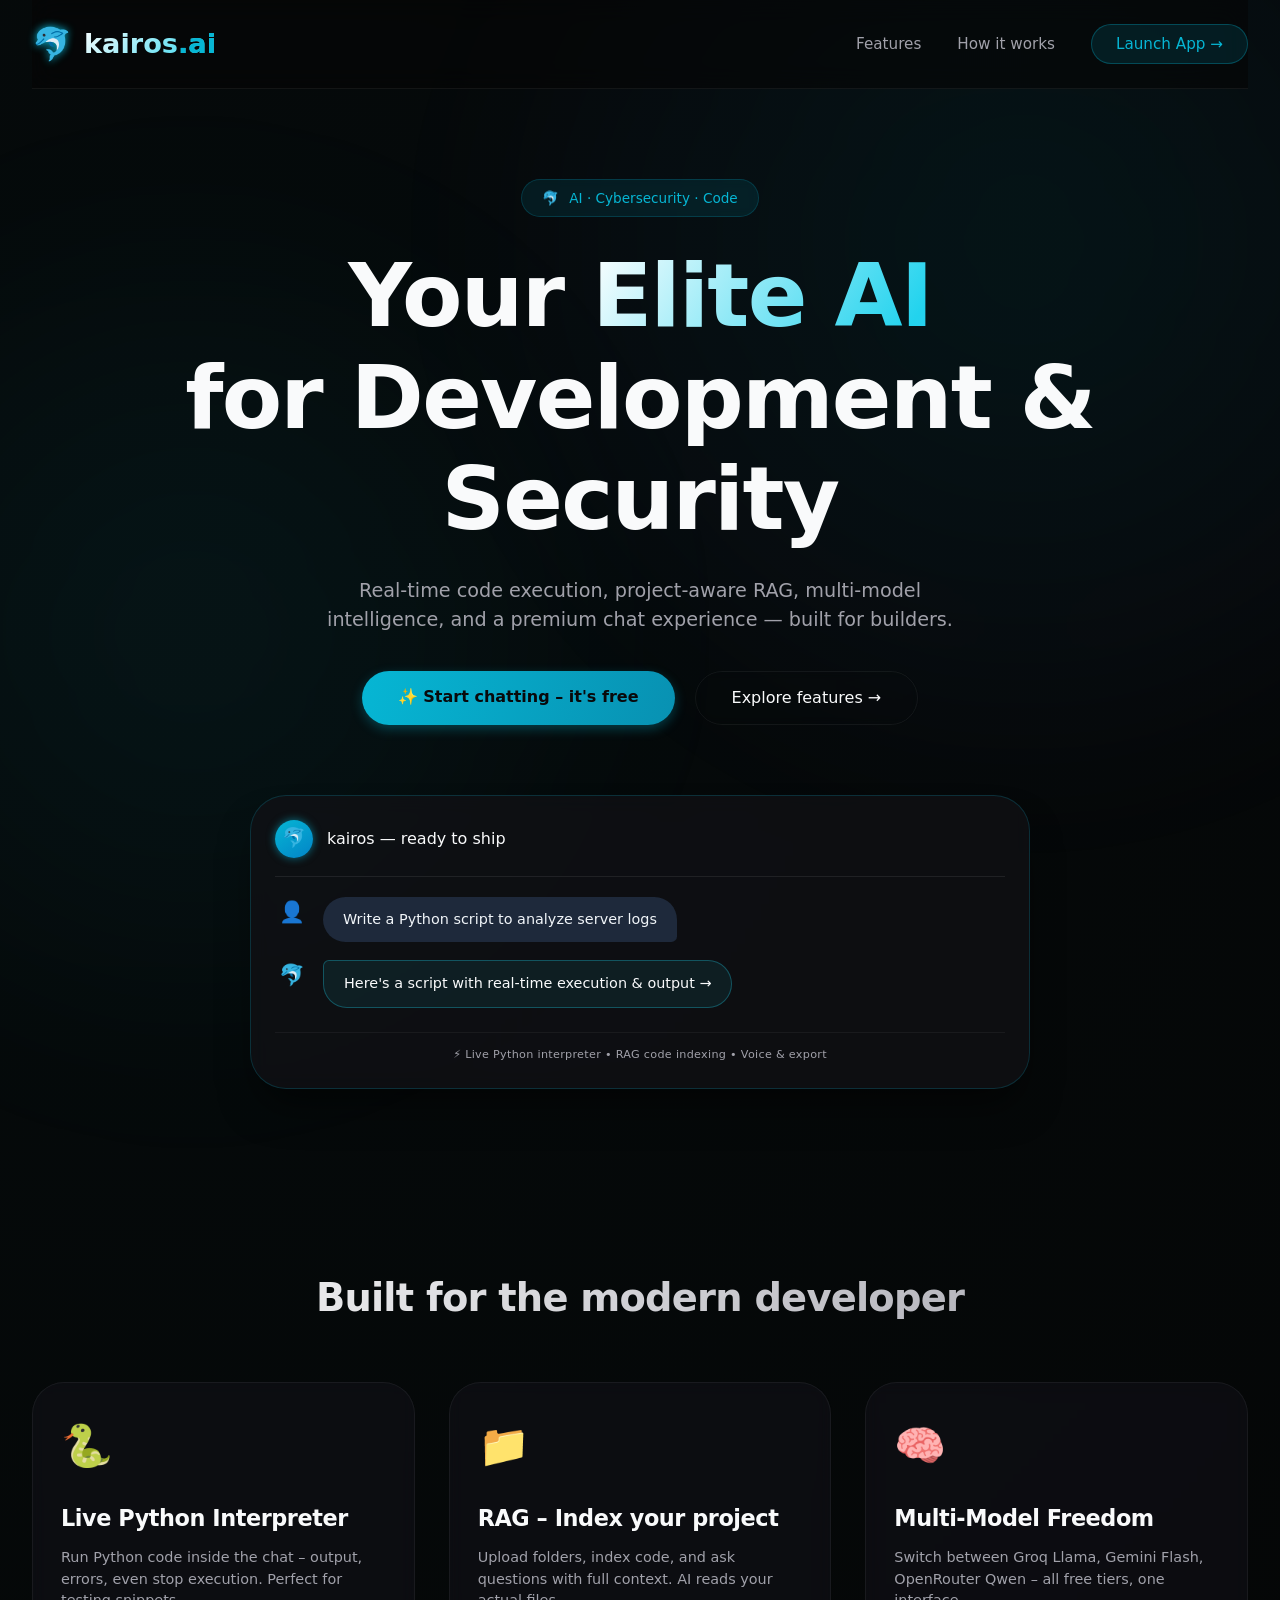
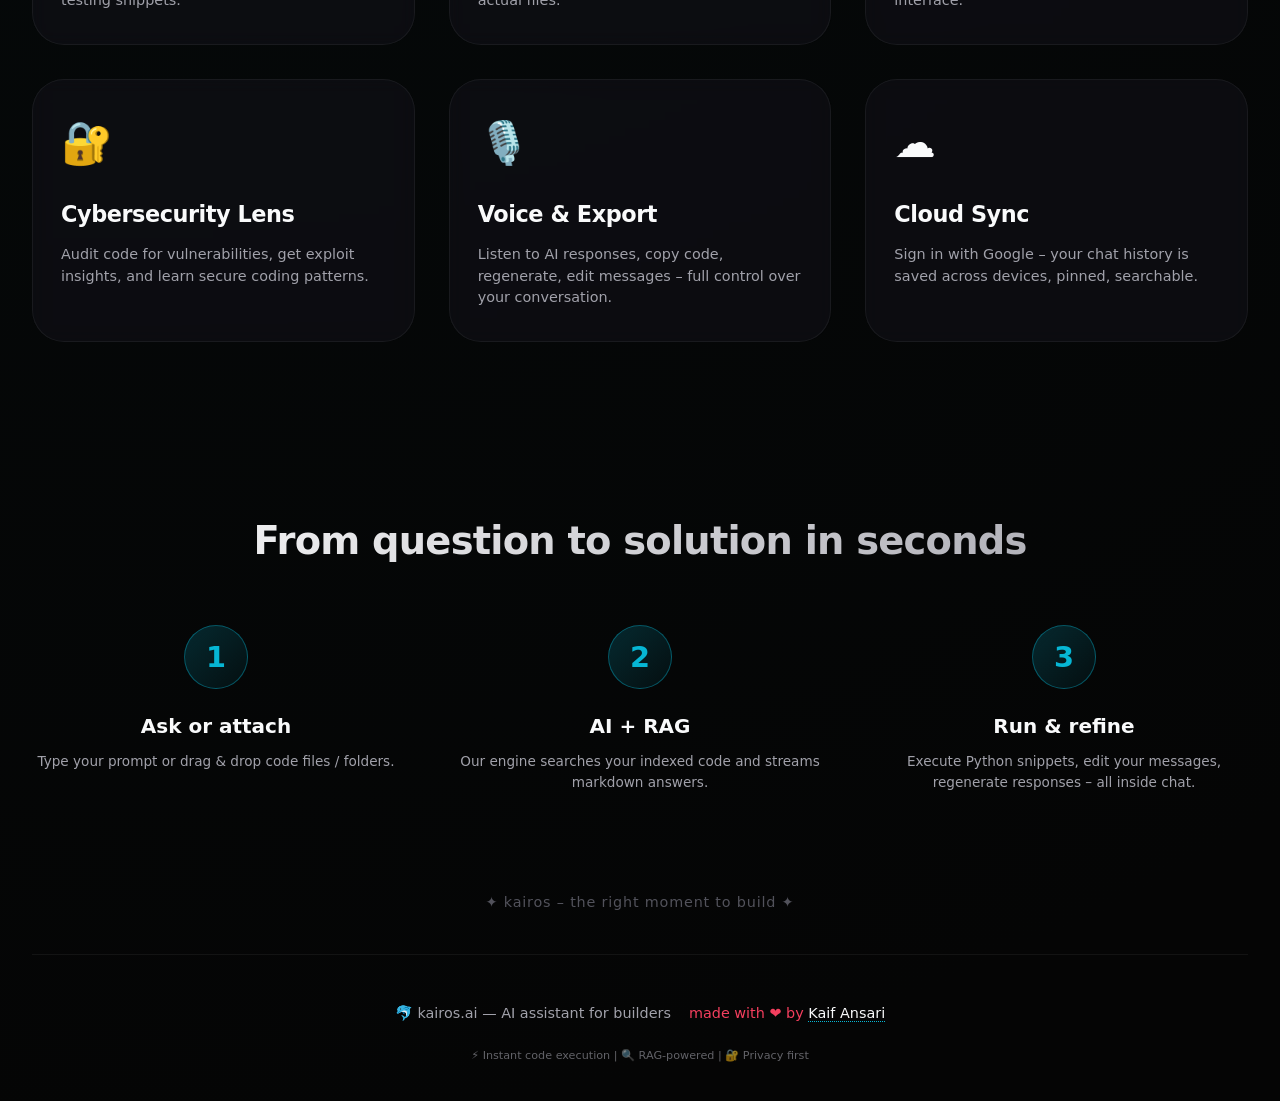
==== index.html @ 4456e2bc "Initial clean commit" ====
<!DOCTYPE html>
<html lang="en">
<head>
    <meta charset="UTF-8">
    <meta name="viewport" content="width=device-width, initial-scale=1.0">
    <title>kairos – Elite AI for Developers & Security</title>
    <link href="https://fonts.googleapis.com/css2?family=Poppins:wght@300;400;500;600;700;800&display=swap" rel="stylesheet">
    <link rel="stylesheet" href="css/homepage.css">
</head>
<body>

    <div class="ambient-orb"></div>
    <div class="ambient-orb ambient-orb-second"></div>
    <div class="cursor-dot" id="cursorDot"></div>

    <div class="container">
        <!-- navbar -->
        <nav class="navbar">
            <div class="logo">
                <span class="logo-icon">🐬</span>
                <span class="logo-text">kairos<span>.ai</span></span>
            </div>
            <div class="nav-links">
                <a href="#features">Features</a>
                <a href="#how-it-works">How it works</a>
                <a href="/c" class="cta-small">Launch App →</a>
            </div>
        </nav>

        <!-- hero section -->
        <section class="hero">
            <div class="dolphin-badge" data-aos="fade-up">
                <span>🐬</span> <span>AI · Cybersecurity · Code</span>
            </div>
            <h1 data-aos="fade-up" data-aos-delay="100">
                Your <span class="gradient-text">Elite AI</span><br>
                for Development & Security
            </h1>
            <p class="tagline" data-aos="fade-up" data-aos-delay="200">
                Real‑time code execution, project‑aware RAG, multi‑model intelligence, and a premium chat experience — built for builders.
            </p>
            <div class="btn-group" data-aos="fade-up" data-aos-delay="300">
                <a href="/c" class="btn-primary">✨ Start chatting – it's free</a>
                <a href="#features" class="btn-outline">Explore features →</a>
            </div>

            <!-- mockup preview -->
            <div class="mockup" data-aos="fade-up" data-aos-delay="400">
                <div class="mockup-inner">
                    <div class="chat-preview-header">
                        <span class="preview-avatar">🐬</span>
                        <span>kairos — ready to ship</span>
                    </div>
                    <div class="chat-preview-messages">
                        <div class="message-row user">
                            <span class="msg-icon">👤</span>
                            <div class="bubble user-bubble">Write a Python script to analyze server logs</div>
                        </div>
                        <div class="message-row ai">
                            <span class="msg-icon">🐬</span>
                            <div class="bubble ai-bubble">Here's a script with real‑time execution & output →</div>
                        </div>
                    </div>
                    <div class="preview-footer">
                        ⚡ Live Python interpreter • RAG code indexing • Voice & export
                    </div>
                </div>
            </div>
        </section>

        <!-- features section -->
        <section id="features" class="section">
            <h2 class="section-title" data-aos="fade-up">Built for the modern developer</h2>
            <div class="features-grid">
                <div class="feature-card" data-aos="fade-up" data-aos-delay="50">
                    <div class="feature-icon">🐍</div>
                    <h3>Live Python Interpreter</h3>
                    <p>Run Python code inside the chat – output, errors, even stop execution. Perfect for testing snippets.</p>
                </div>
                <div class="feature-card" data-aos="fade-up" data-aos-delay="100">
                    <div class="feature-icon">📁</div>
                    <h3>RAG – Index your project</h3>
                    <p>Upload folders, index code, and ask questions with full context. AI reads your actual files.</p>
                </div>
                <div class="feature-card" data-aos="fade-up" data-aos-delay="150">
                    <div class="feature-icon">🧠</div>
                    <h3>Multi‑Model Freedom</h3>
                    <p>Switch between Groq Llama, Gemini Flash, OpenRouter Qwen – all free tiers, one interface.</p>
                </div>
                <div class="feature-card" data-aos="fade-up" data-aos-delay="200">
                    <div class="feature-icon">🔐</div>
                    <h3>Cybersecurity Lens</h3>
                    <p>Audit code for vulnerabilities, get exploit insights, and learn secure coding patterns.</p>
                </div>
                <div class="feature-card" data-aos="fade-up" data-aos-delay="250">
                    <div class="feature-icon">🎙️</div>
                    <h3>Voice & Export</h3>
                    <p>Listen to AI responses, copy code, regenerate, edit messages – full control over your conversation.</p>
                </div>
                <div class="feature-card" data-aos="fade-up" data-aos-delay="300">
                    <div class="feature-icon">☁️</div>
                    <h3>Cloud Sync</h3>
                    <p>Sign in with Google – your chat history is saved across devices, pinned, searchable.</p>
                </div>
            </div>
        </section>

        <!-- how it works -->
        <section id="how-it-works" class="section">
            <h2 class="section-title" data-aos="fade-up">From question to solution in seconds</h2>
            <div class="steps" data-aos="fade-up" data-aos-delay="100">
                <div class="step">
                    <div class="step-number">1</div>
                    <h4>Ask or attach</h4>
                    <p>Type your prompt or drag & drop code files / folders.</p>
                </div>
                <div class="step">
                    <div class="step-number">2</div>
                    <h4>AI + RAG</h4>
                    <p>Our engine searches your indexed code and streams markdown answers.</p>
                </div>
                <div class="step">
                    <div class="step-number">3</div>
                    <h4>Run & refine</h4>
                    <p>Execute Python snippets, edit your messages, regenerate responses – all inside chat.</p>
                </div>
            </div>
        </section>

        <div class="quote-line">
            <p>✦ kairos – the right moment to build ✦</p>
        </div>

        <footer class="footer">
            <div class="credit">
                <span>🐬 kairos.ai — AI assistant for builders</span>
                <span class="heart">made with ❤️ by <a href="#">Kaif Ansari</a></span>
            </div>
            <div class="footer-meta">
                ⚡ Instant code execution | 🔍 RAG-powered | 🔐 Privacy first
            </div>
        </footer>
    </div>

    <script src="js/homepage.js"></script>
</body>
</html>
---- css/homepage.css ----
/* ---------- RESET & MODERN BASE (Ultra Smooth) ---------- */
        * {
            margin: 0;
            padding: 0;
            box-sizing: border-box;
        }

        :root {
            --bg-deep: #050505;
            --bg-surface: #0c0c0e;
            --bg-elevated: #141416;
            --border-glass: rgba(255, 255, 255, 0.06);
            --border-glow: rgba(6, 182, 212, 0.3);
            --accent-cyan: #06b6d4;
            --accent-cyan-glow: #22d3ee;
            --accent-purple: #a855f7;
            --text-primary: #f9fafb;
            --text-secondary: #a1a1aa;
            --text-soft: #d4d4d8;
            --shadow-elevated: 0 25px 40px -12px rgba(0, 0, 0, 0.6);
            --shadow-glow: 0 0 15px rgba(6, 182, 212, 0.2);
            --transition-smooth: all 0.4s cubic-bezier(0.2, 0.9, 0.4, 1.1);
        }

        body {
            font-family: 'Inter', system-ui, -apple-system, sans-serif;
            background: radial-gradient(circle at 10% 20%, rgba(6, 182, 212, 0.03) 0%, var(--bg-deep) 90%);
            background-color: var(--bg-deep);
            color: var(--text-primary);
            line-height: 1.5;
            overflow-x: hidden;
            cursor: default;
            scroll-behavior: smooth;
        }

        /* animated gradient noise / orb background */
        .ambient-orb {
            position: fixed;
            width: 80vw;
            height: 80vw;
            background: radial-gradient(circle, rgba(6, 182, 212, 0.08) 0%, rgba(168, 85, 247, 0.02) 70%);
            border-radius: 50%;
            top: -30%;
            right: -20%;
            z-index: -2;
            filter: blur(80px);
            animation: floatOrb 24s infinite alternate ease-in-out;
            pointer-events: none;
        }

        .ambient-orb-second {
            left: -20%;
            bottom: -20%;
            top: auto;
            width: 70vw;
            height: 70vw;
            background: radial-gradient(circle, rgba(34, 211, 238, 0.06) 0%, transparent 80%);
            animation: floatOrbReverse 20s infinite alternate;
        }

        @keyframes floatOrb {
            0% { transform: translate(0, 0) scale(1); opacity: 0.5; }
            100% { transform: translate(5%, 5%) scale(1.2); opacity: 0.8; }
        }
        @keyframes floatOrbReverse {
            0% { transform: translate(0, 0) scale(1); }
            100% { transform: translate(-6%, 8%) scale(1.3); }
        }

        /* custom scrollbar (minimal) */
        ::-webkit-scrollbar {
            width: 5px;
        }
        ::-webkit-scrollbar-track {
            background: transparent;
        }
        ::-webkit-scrollbar-thumb {
            background: #2a2a30;
            border-radius: 10px;
        }
        ::-webkit-scrollbar-thumb:hover {
            background: var(--accent-cyan);
        }

        /* container */
        .container {
            max-width: 1300px;
            margin: 0 auto;
            padding: 0 32px;
            position: relative;
            z-index: 2;
        }

        /* ---------- CUSTOM CURSOR (Premium Interactive) ---------- */
        .cursor-dot {
            position: fixed;
            width: 8px;
            height: 8px;
            background: var(--accent-cyan);
            border-radius: 50%;
            pointer-events: none;
            z-index: 9999;
            transition: transform 0.08s linear, background 0.2s, width 0.2s, height 0.2s;
            transform: translate(-50%, -50%);
            box-shadow: 0 0 6px rgba(6, 182, 212, 0.7);
            opacity: 0;
        }
        .cursor-dot.active {
            width: 32px;
            height: 32px;
            background: rgba(6, 182, 212, 0.2);
            border: 1px solid rgba(6, 182, 212, 0.6);
            mix-blend-mode: difference;
        }

        /* Typography refinements */
        h1, h2, h3 {
            font-weight: 600;
            letter-spacing: -0.02em;
        }

        .gradient-text {
            background: linear-gradient(125deg, #ffffff, var(--accent-cyan-glow), #a78bfa);
            background-size: 200% auto;
            background-clip: text;
            -webkit-background-clip: text;
            -webkit-text-fill-color: transparent;
            animation: shimmer 5s linear infinite;
        }
        @keyframes shimmer {
            0% { background-position: 0% 50%; }
            100% { background-position: 200% 50%; }
        }

        /* Navbar (glassmorphic) */
        .navbar {
            padding: 20px 0;
            display: flex;
            justify-content: space-between;
            align-items: center;
            flex-wrap: wrap;
            gap: 20px;
            backdrop-filter: blur(12px);
            background: rgba(5, 5, 5, 0.6);
            border-bottom: 1px solid var(--border-glass);
            position: sticky;
            top: 0;
            z-index: 100;
            margin-bottom: 20px;
            transition: var(--transition-smooth);
        }
        .logo {
            display: flex;
            align-items: center;
            gap: 12px;
        }
        .logo-icon {
            font-size: 2rem;
            filter: drop-shadow(0 0 4px var(--accent-cyan));
            transition: transform 0.3s ease;
            animation: gentleSwim 3s infinite ease;
        }
        @keyframes gentleSwim {
            0%, 100% { transform: translateY(0px) rotate(0deg); }
            50% { transform: translateY(-3px) rotate(3deg); }
        }
        .logo-text {
            font-size: 1.7rem;
            font-weight: 800;
            background: linear-gradient(135deg, #fff, #22d3ee);
            background-clip: text;
            -webkit-background-clip: text;
            -webkit-text-fill-color: transparent;
        }
        .logo-text span {
            background: none;
            -webkit-text-fill-color: var(--accent-cyan);
            font-weight: 600;
        }
        .nav-links {
            display: flex;
            gap: 36px;
            align-items: center;
        }
        .nav-links a {
            color: var(--text-secondary);
            text-decoration: none;
            font-weight: 500;
            font-size: 0.95rem;
            transition: color 0.2s, transform 0.2s;
            position: relative;
        }
        .nav-links a::after {
            content: '';
            position: absolute;
            bottom: -6px;
            left: 0;
            width: 0%;
            height: 2px;
            background: var(--accent-cyan);
            transition: width 0.3s ease;
        }
        .nav-links a:hover::after {
            width: 100%;
        }
        .nav-links a:hover {
            color: var(--accent-cyan);
        }
        .cta-small {
            background: rgba(6, 182, 212, 0.12);
            padding: 8px 24px;
            border-radius: 40px;
            border: 1px solid rgba(6, 182, 212, 0.3);
            color: var(--accent-cyan) !important;
        }
        .cta-small:hover {
            background: rgba(6, 182, 212, 0.25);
            transform: translateY(-2px);
            box-shadow: 0 5px 12px rgba(6, 182, 212, 0.2);
        }

        /* Hero Section */
        .hero {
            display: flex;
            flex-direction: column;
            align-items: center;
            text-align: center;
            padding: 70px 0 90px;
        }
        .dolphin-badge {
            display: inline-flex;
            align-items: center;
            gap: 10px;
            background: rgba(6, 182, 212, 0.1);
            backdrop-filter: blur(4px);
            padding: 8px 20px;
            border-radius: 60px;
            font-size: 0.85rem;
            font-weight: 500;
            color: var(--accent-cyan);
            margin-bottom: 28px;
            border: 1px solid rgba(6, 182, 212, 0.2);
            animation: fadeSlideUp 0.6s ease-out;
        }
        .hero h1 {
            font-size: clamp(2.8rem, 9vw, 5.5rem);
            font-weight: 800;
            line-height: 1.15;
            margin-bottom: 28px;
            max-width: 950px;
            animation: fadeSlideUp 0.6s ease-out 0.1s backwards;
        }
        .tagline {
            font-size: 1.2rem;
            color: var(--text-secondary);
            max-width: 640px;
            margin-bottom: 36px;
            animation: fadeSlideUp 0.6s ease-out 0.2s backwards;
        }
        .btn-group {
            display: flex;
            gap: 20px;
            flex-wrap: wrap;
            justify-content: center;
            animation: fadeSlideUp 0.6s ease-out 0.3s backwards;
        }
        .btn-primary {
            background: linear-gradient(105deg, var(--accent-cyan), #0891b2);
            color: #09090b;
            border: none;
            padding: 14px 36px;
            border-radius: 48px;
            font-weight: 600;
            font-size: 1rem;
            cursor: pointer;
            transition: all 0.25s ease;
            text-decoration: none;
            display: inline-block;
            box-shadow: 0 4px 12px rgba(6, 182, 212, 0.3);
        }
        .btn-primary:hover {
            transform: translateY(-3px);
            box-shadow: 0 12px 24px rgba(6, 182, 212, 0.4);
            background: linear-gradient(105deg, #22d3ee, #06b6d4);
        }
        .btn-outline {
            background: transparent;
            border: 1px solid var(--border-glass);
            color: var(--text-primary);
            padding: 14px 36px;
            border-radius: 48px;
            font-weight: 500;
            text-decoration: none;
            transition: all 0.25s;
            backdrop-filter: blur(4px);
        }
        .btn-outline:hover {
            border-color: var(--accent-cyan);
            background: rgba(6, 182, 212, 0.08);
            transform: translateY(-3px);
        }

        /* Mockup (advanced glass + hover) */
        .mockup {
            margin-top: 70px;
            background: rgba(18, 18, 22, 0.7);
            backdrop-filter: blur(10px);
            border-radius: 36px;
            border: 1px solid rgba(6, 182, 212, 0.2);
            overflow: hidden;
            transition: transform 0.4s ease, box-shadow 0.4s;
            width: 100%;
            max-width: 780px;
            box-shadow: var(--shadow-elevated);
        }
        .mockup:hover {
            transform: translateY(-8px) scale(1.01);
            border-color: rgba(6, 182, 212, 0.5);
            box-shadow: 0 25px 40px -12px rgba(6, 182, 212, 0.25);
        }
        .mockup-inner {
            padding: 24px;
        }
        .chat-preview-header {
            display: flex;
            align-items: center;
            gap: 14px;
            padding-bottom: 18px;
            border-bottom: 1px solid rgba(255,255,255,0.08);
            margin-bottom: 20px;
            font-weight: 500;
        }
        .preview-avatar {
            background: linear-gradient(145deg, #06b6d4, #0284c7);
            width: 38px;
            height: 38px;
            border-radius: 50%;
            display: flex;
            align-items: center;
            justify-content: center;
            font-size: 1.2rem;
            box-shadow: 0 0 8px rgba(6,182,212,0.6);
        }
        .chat-preview-messages {
            display: flex;
            flex-direction: column;
            gap: 18px;
            margin-bottom: 24px;
        }
        .message-row {
            display: flex;
            gap: 14px;
            align-items: flex-start;
            opacity: 0;
            transform: translateY(10px);
            animation: messagePop 0.45s forwards;
        }
        .message-row:nth-child(1) { animation-delay: 0.1s; }
        .message-row:nth-child(2) { animation-delay: 0.3s; }
        @keyframes messagePop {
            to { opacity: 1; transform: translateY(0); }
        }
        .msg-icon {
            font-size: 1.3rem;
            width: 34px;
            text-align: center;
        }
        .bubble {
            padding: 12px 20px;
            border-radius: 24px;
            font-size: 0.9rem;
            max-width: 80%;
            transition: transform 0.2s;
        }
        .user-bubble {
            background: #1e293b;
            color: #f1f5f9;
            border-bottom-right-radius: 6px;
        }
        .ai-bubble {
            background: rgba(34, 211, 238, 0.08);
            border: 1px solid rgba(34, 211, 238, 0.3);
            backdrop-filter: blur(4px);
            border-top-left-radius: 6px;
        }
        .preview-footer {
            font-size: 0.7rem;
            color: var(--text-secondary);
            text-align: center;
            padding-top: 14px;
            border-top: 1px solid rgba(255,255,255,0.05);
            letter-spacing: 0.3px;
        }

        /* Features grid */
        .section {
            padding: 90px 0 80px;
        }
        .section-title {
            text-align: center;
            font-size: 2.4rem;
            margin-bottom: 56px;
            background: linear-gradient(125deg, #fff, #a1a1aa);
            background-clip: text;
            -webkit-background-clip: text;
            -webkit-text-fill-color: transparent;
        }
        .features-grid {
            display: grid;
            grid-template-columns: repeat(auto-fit, minmax(290px, 1fr));
            gap: 34px;
        }
        .feature-card {
            background: rgba(18, 18, 24, 0.6);
            backdrop-filter: blur(8px);
            border: 1px solid var(--border-glass);
            border-radius: 32px;
            padding: 32px 28px;
            transition: all 0.35s cubic-bezier(0.2, 0.9, 0.4, 1.1);
            transform: translateY(0);
        }
        .feature-card:hover {
            border-color: rgba(6, 182, 212, 0.5);
            transform: translateY(-8px);
            background: rgba(22, 22, 30, 0.8);
            box-shadow: 0 20px 32px -12px rgba(0,0,0,0.5);
        }
        .feature-icon {
            font-size: 2.6rem;
            margin-bottom: 24px;
            transition: transform 0.2s ease;
            display: inline-block;
        }
        .feature-card:hover .feature-icon {
            transform: scale(1.08) rotate(2deg);
        }
        .feature-card h3 {
            font-size: 1.4rem;
            margin-bottom: 12px;
        }
        .feature-card p {
            color: var(--text-secondary);
            font-size: 0.9rem;
            line-height: 1.5;
        }

        /* Steps section */
        .steps {
            display: flex;
            flex-wrap: wrap;
            justify-content: center;
            gap: 56px;
            margin-top: 40px;
        }
        .step {
            flex: 1;
            min-width: 200px;
            text-align: center;
            transition: all 0.3s;
        }
        .step-number {
            width: 64px;
            height: 64px;
            background: linear-gradient(135deg, rgba(6,182,212,0.2), rgba(6,182,212,0.05));
            border-radius: 60px;
            display: flex;
            align-items: center;
            justify-content: center;
            font-size: 1.8rem;
            font-weight: 800;
            color: var(--accent-cyan);
            margin: 0 auto 22px;
            border: 1px solid rgba(6,182,212,0.4);
            transition: transform 0.25s, box-shadow 0.25s;
        }
        .step:hover .step-number {
            transform: scale(1.05);
            box-shadow: 0 0 18px rgba(6,182,212,0.3);
        }
        .step h4 {
            font-size: 1.25rem;
            margin-bottom: 10px;
        }
        .step p {
            color: var(--text-secondary);
            font-size: 0.85rem;
        }

        /* Quote line */
        .quote-line {
            text-align: center;
            margin: 20px 0 30px;
            color: #52525b;
            font-size: 0.9rem;
            letter-spacing: 0.8px;
            font-weight: 400;
        }

        /* Footer */
        .footer {
            border-top: 1px solid var(--border-glass);
            padding: 48px 0 36px;
            margin-top: 40px;
            text-align: center;
            color: var(--text-secondary);
        }
        .credit {
            display: flex;
            justify-content: center;
            align-items: center;
            gap: 18px;
            flex-wrap: wrap;
            font-size: 0.9rem;
        }
        .heart {
            color: #f43f5e;
        }
        .credit a {
            color: var(--text-primary);
            text-decoration: none;
            border-bottom: 1px dotted var(--accent-cyan);
        }
        .credit a:hover {
            color: var(--accent-cyan);
        }
        .footer-meta {
            margin-top: 24px;
            font-size: 0.7rem;
            opacity: 0.6;
        }

        /* Animations + scroll reveal */
        [data-aos] {
            opacity: 0;
            transform: translateY(28px);
            transition: opacity 0.7s cubic-bezier(0.2, 0.9, 0.4, 1.1), transform 0.7s cubic-bezier(0.2, 0.9, 0.4, 1.1);
        }
        [data-aos].aos-animate {
            opacity: 1;
            transform: translateY(0);
        }
        @keyframes fadeSlideUp {
            from { opacity: 0; transform: translateY(24px); }
            to { opacity: 1; transform: translateY(0); }
        }

        /* Responsive */
        @media (max-width: 768px) {
            .container { padding: 0 20px; }
            .navbar { flex-direction: column; background: rgba(0,0,0,0.8); }
            .hero { padding: 40px 0 60px; }
            .section { padding: 60px 0; }
            .features-grid { gap: 24px; }
            .cursor-dot { display: none; }
            .mockup { max-width: 100%; }
        }
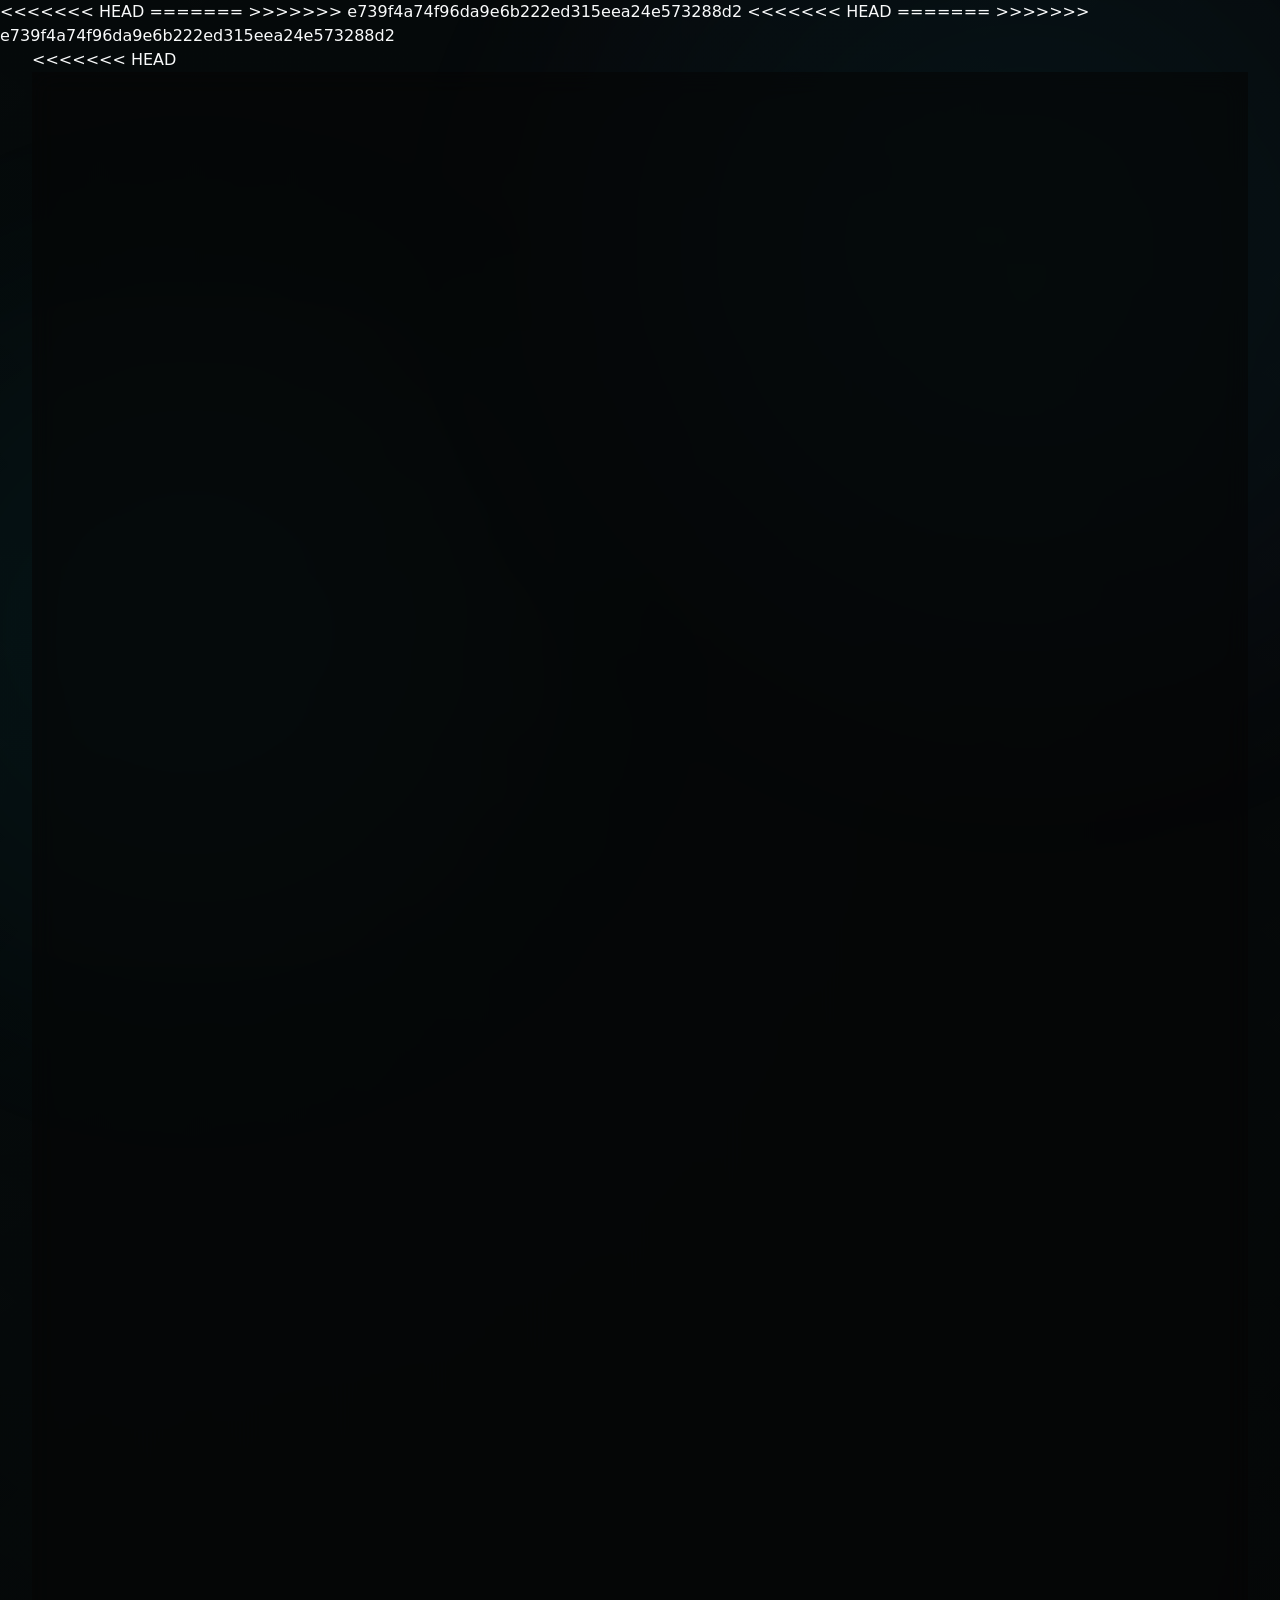
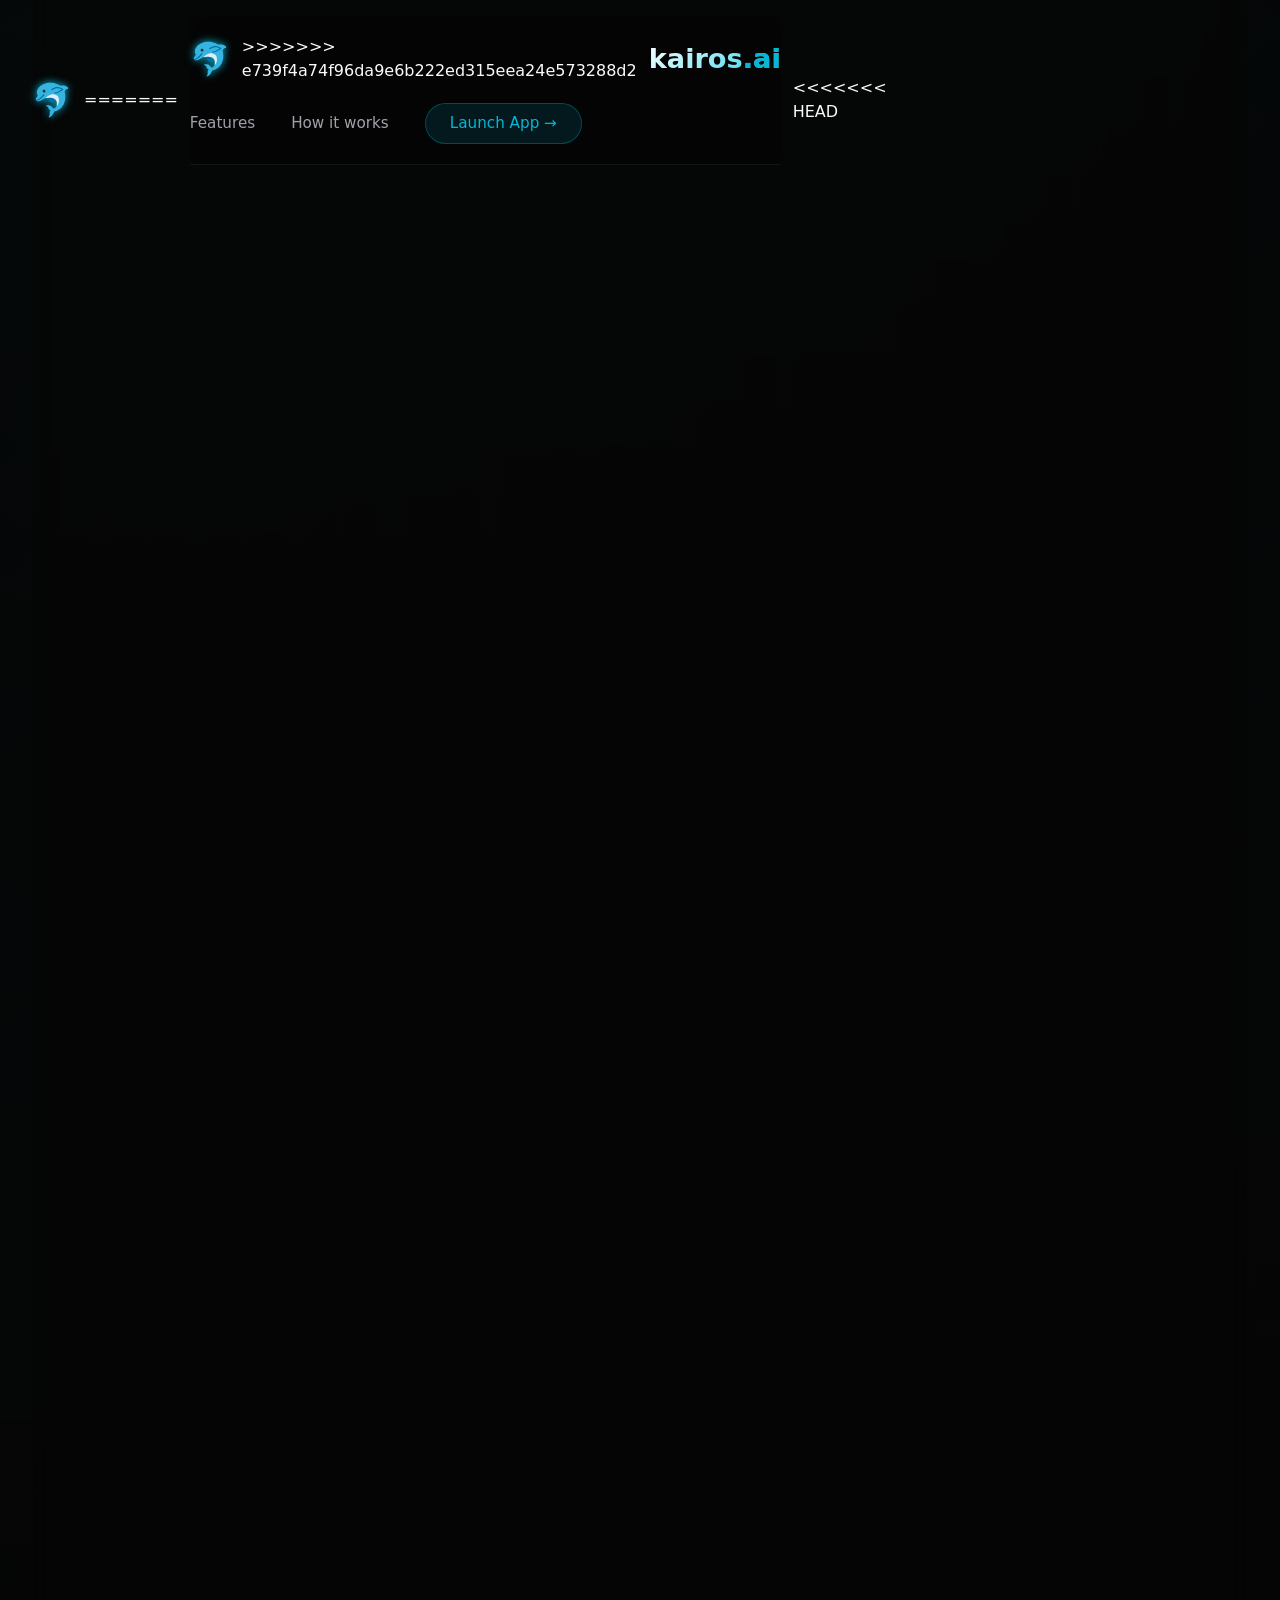
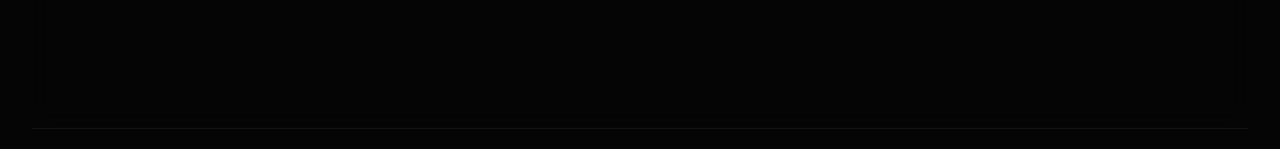
==== commit 99ede4fd: "Initial Commit" ====
--- a/index.html
+++ b/index.html
@@ -3,21 +3,38 @@
 <head>
     <meta charset="UTF-8">
     <meta name="viewport" content="width=device-width, initial-scale=1.0">
+<<<<<<< HEAD
+    <meta name="description" content="kairos.ai – Elite AI workspace for developers and security researchers. Features multi-model chat, live Python execution, project-aware RAG, and cloud sync. Built by Kaif Ansari.">
+    <meta name="keywords" content="AI Workspace, Developer Tools, Cybersecurity AI, Python Execution, RAG, Local AI, Kaif Ansari, thekaifansari01">
+    <meta name="author" content="Kaif Ansari">
+    <title>kairos.ai – Elite AI for Developers & Security | Kaif Ansari</title>
+=======
     <title>kairos – Elite AI for Developers & Security</title>
+>>>>>>> e739f4a74f96da9e6b222ed315eea24e573288d2
+    <link rel="icon" type="image/png" href="assets/favicon.png">
     <link href="https://fonts.googleapis.com/css2?family=Poppins:wght@300;400;500;600;700;800&display=swap" rel="stylesheet">
     <link rel="stylesheet" href="css/homepage.css">
 </head>
 <body>
-
+<<<<<<< HEAD
+=======
+
+>>>>>>> e739f4a74f96da9e6b222ed315eea24e573288d2
     <div class="ambient-orb"></div>
     <div class="ambient-orb ambient-orb-second"></div>
     <div class="cursor-dot" id="cursorDot"></div>
 
     <div class="container">
+<<<<<<< HEAD
+        <nav class="navbar">
+            <div class="logo">
+                <span class="logo-icon" aria-hidden="true">🐬</span>
+=======
         <!-- navbar -->
         <nav class="navbar">
             <div class="logo">
                 <span class="logo-icon">🐬</span>
+>>>>>>> e739f4a74f96da9e6b222ed315eea24e573288d2
                 <span class="logo-text">kairos<span>.ai</span></span>
             </div>
             <div class="nav-links">
@@ -27,10 +44,16 @@
             </div>
         </nav>
 
+<<<<<<< HEAD
+        <section class="hero">
+            <div class="dolphin-badge" data-aos="fade-up">
+                <span aria-hidden="true">🐬</span> <span>AI · Cybersecurity · Code</span>
+=======
         <!-- hero section -->
         <section class="hero">
             <div class="dolphin-badge" data-aos="fade-up">
                 <span>🐬</span> <span>AI · Cybersecurity · Code</span>
+>>>>>>> e739f4a74f96da9e6b222ed315eea24e573288d2
             </div>
             <h1 data-aos="fade-up" data-aos-delay="100">
                 Your <span class="gradient-text">Elite AI</span><br>
@@ -44,20 +67,35 @@
                 <a href="#features" class="btn-outline">Explore features →</a>
             </div>
 
+<<<<<<< HEAD
+            <div class="mockup" data-aos="fade-up" data-aos-delay="400">
+                <div class="mockup-inner">
+                    <div class="chat-preview-header">
+                        <span class="preview-avatar" aria-hidden="true">🐬</span>
+=======
             <!-- mockup preview -->
             <div class="mockup" data-aos="fade-up" data-aos-delay="400">
                 <div class="mockup-inner">
                     <div class="chat-preview-header">
                         <span class="preview-avatar">🐬</span>
+>>>>>>> e739f4a74f96da9e6b222ed315eea24e573288d2
                         <span>kairos — ready to ship</span>
                     </div>
                     <div class="chat-preview-messages">
                         <div class="message-row user">
+<<<<<<< HEAD
+                            <span class="msg-icon" aria-hidden="true">👤</span>
+                            <div class="bubble user-bubble">Write a Python script to analyze server logs</div>
+                        </div>
+                        <div class="message-row ai">
+                            <span class="msg-icon" aria-hidden="true">🐬</span>
+=======
                             <span class="msg-icon">👤</span>
                             <div class="bubble user-bubble">Write a Python script to analyze server logs</div>
                         </div>
                         <div class="message-row ai">
                             <span class="msg-icon">🐬</span>
+>>>>>>> e739f4a74f96da9e6b222ed315eea24e573288d2
                             <div class="bubble ai-bubble">Here's a script with real‑time execution & output →</div>
                         </div>
                     </div>
@@ -68,44 +106,74 @@
             </div>
         </section>
 
+<<<<<<< HEAD
+=======
         <!-- features section -->
+>>>>>>> e739f4a74f96da9e6b222ed315eea24e573288d2
         <section id="features" class="section">
             <h2 class="section-title" data-aos="fade-up">Built for the modern developer</h2>
             <div class="features-grid">
                 <div class="feature-card" data-aos="fade-up" data-aos-delay="50">
+<<<<<<< HEAD
+                    <div class="feature-icon" aria-hidden="true">🐍</div>
+=======
                     <div class="feature-icon">🐍</div>
+>>>>>>> e739f4a74f96da9e6b222ed315eea24e573288d2
                     <h3>Live Python Interpreter</h3>
                     <p>Run Python code inside the chat – output, errors, even stop execution. Perfect for testing snippets.</p>
                 </div>
                 <div class="feature-card" data-aos="fade-up" data-aos-delay="100">
+<<<<<<< HEAD
+                    <div class="feature-icon" aria-hidden="true">📁</div>
+=======
                     <div class="feature-icon">📁</div>
+>>>>>>> e739f4a74f96da9e6b222ed315eea24e573288d2
                     <h3>RAG – Index your project</h3>
                     <p>Upload folders, index code, and ask questions with full context. AI reads your actual files.</p>
                 </div>
                 <div class="feature-card" data-aos="fade-up" data-aos-delay="150">
+<<<<<<< HEAD
+                    <div class="feature-icon" aria-hidden="true">🧠</div>
+=======
                     <div class="feature-icon">🧠</div>
+>>>>>>> e739f4a74f96da9e6b222ed315eea24e573288d2
                     <h3>Multi‑Model Freedom</h3>
                     <p>Switch between Groq Llama, Gemini Flash, OpenRouter Qwen – all free tiers, one interface.</p>
                 </div>
                 <div class="feature-card" data-aos="fade-up" data-aos-delay="200">
+<<<<<<< HEAD
+                    <div class="feature-icon" aria-hidden="true">🔐</div>
+=======
                     <div class="feature-icon">🔐</div>
+>>>>>>> e739f4a74f96da9e6b222ed315eea24e573288d2
                     <h3>Cybersecurity Lens</h3>
                     <p>Audit code for vulnerabilities, get exploit insights, and learn secure coding patterns.</p>
                 </div>
                 <div class="feature-card" data-aos="fade-up" data-aos-delay="250">
+<<<<<<< HEAD
+                    <div class="feature-icon" aria-hidden="true">🎙️</div>
+=======
                     <div class="feature-icon">🎙️</div>
+>>>>>>> e739f4a74f96da9e6b222ed315eea24e573288d2
                     <h3>Voice & Export</h3>
                     <p>Listen to AI responses, copy code, regenerate, edit messages – full control over your conversation.</p>
                 </div>
                 <div class="feature-card" data-aos="fade-up" data-aos-delay="300">
+<<<<<<< HEAD
+                    <div class="feature-icon" aria-hidden="true">☁️</div>
+=======
                     <div class="feature-icon">☁️</div>
+>>>>>>> e739f4a74f96da9e6b222ed315eea24e573288d2
                     <h3>Cloud Sync</h3>
                     <p>Sign in with Google – your chat history is saved across devices, pinned, searchable.</p>
                 </div>
             </div>
         </section>
 
+<<<<<<< HEAD
+=======
         <!-- how it works -->
+>>>>>>> e739f4a74f96da9e6b222ed315eea24e573288d2
         <section id="how-it-works" class="section">
             <h2 class="section-title" data-aos="fade-up">From question to solution in seconds</h2>
             <div class="steps" data-aos="fade-up" data-aos-delay="100">
@@ -134,7 +202,11 @@
         <footer class="footer">
             <div class="credit">
                 <span>🐬 kairos.ai — AI assistant for builders</span>
+<<<<<<< HEAD
+                <span class="heart">made with ❤️ by <a href="https://buildwithkaif.vercel.app" target="_blank" rel="noopener noreferrer">Kaif Ansari</a></span>
+=======
                 <span class="heart">made with ❤️ by <a href="#">Kaif Ansari</a></span>
+>>>>>>> e739f4a74f96da9e6b222ed315eea24e573288d2
             </div>
             <div class="footer-meta">
                 ⚡ Instant code execution | 🔍 RAG-powered | 🔐 Privacy first
@@ -144,4 +216,8 @@
 
     <script src="js/homepage.js"></script>
 </body>
-</html>+<<<<<<< HEAD
+</html>
+=======
+</html>
+>>>>>>> e739f4a74f96da9e6b222ed315eea24e573288d2
